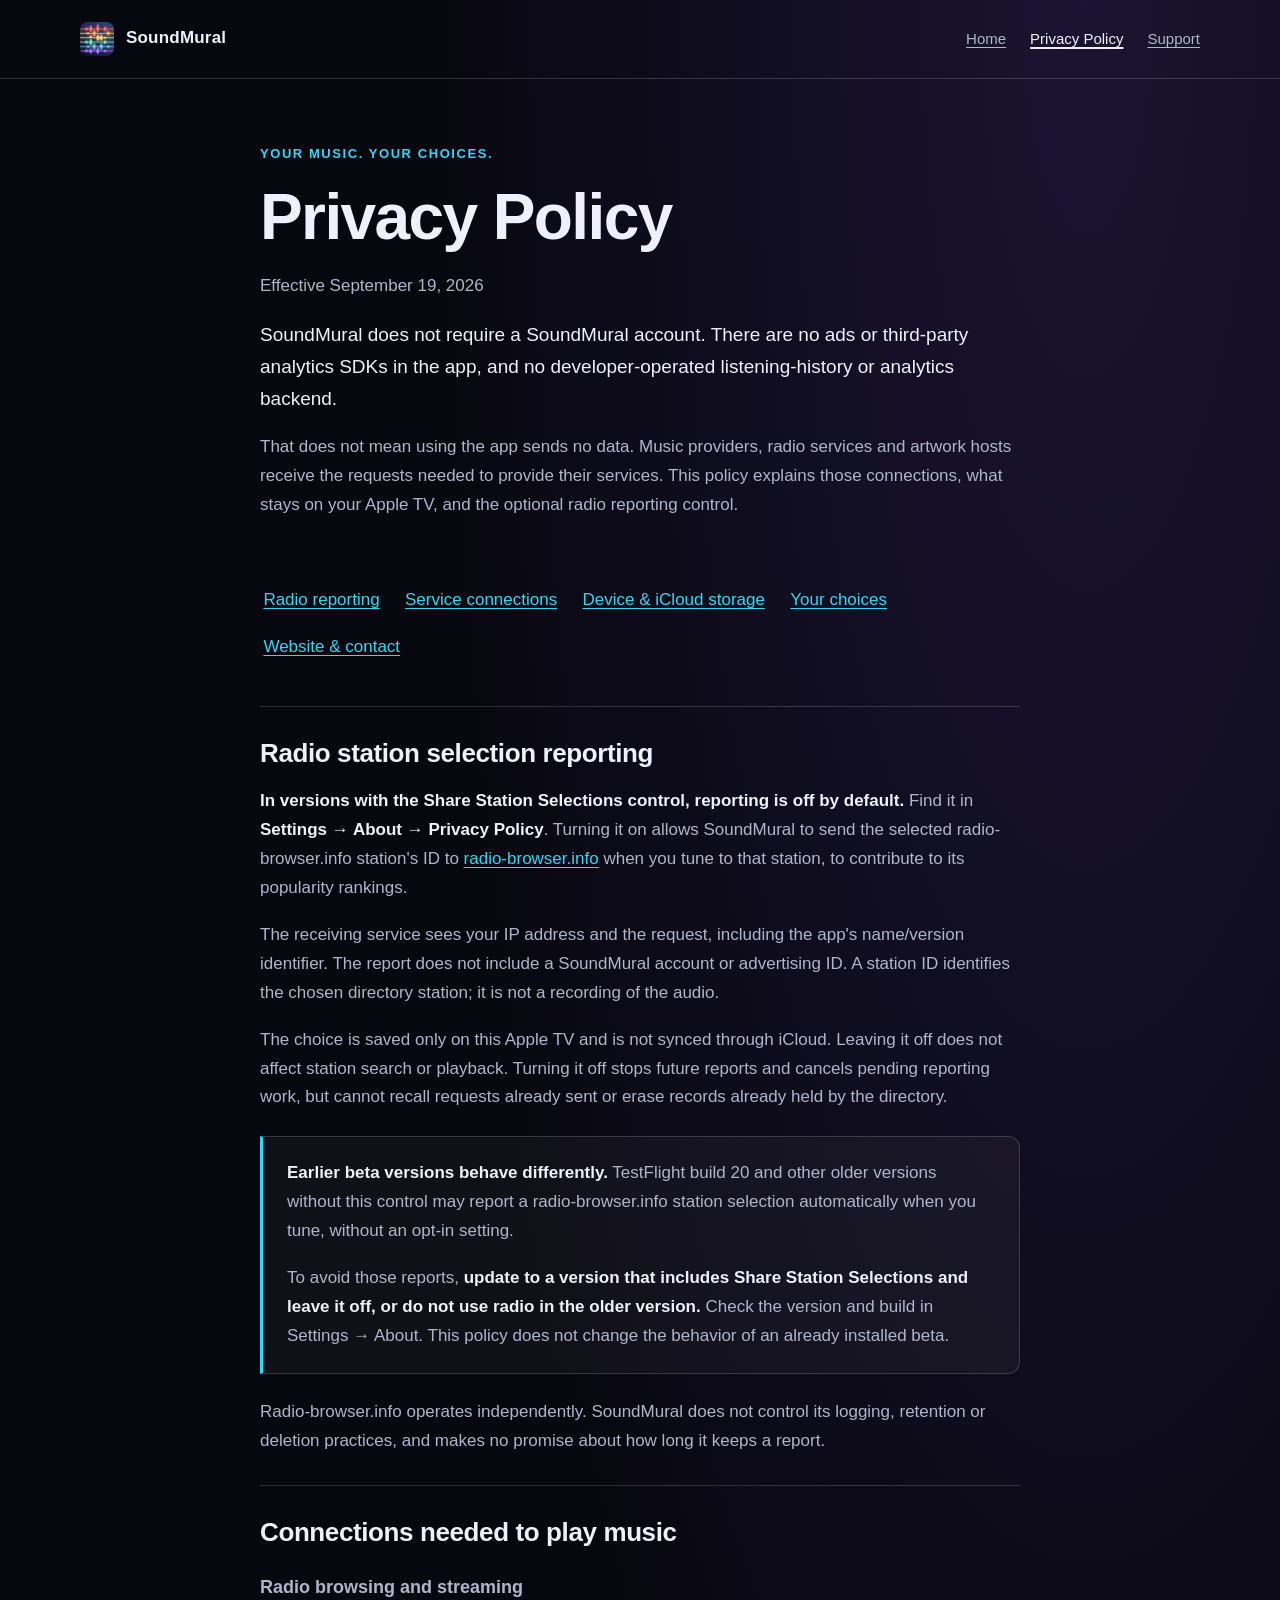
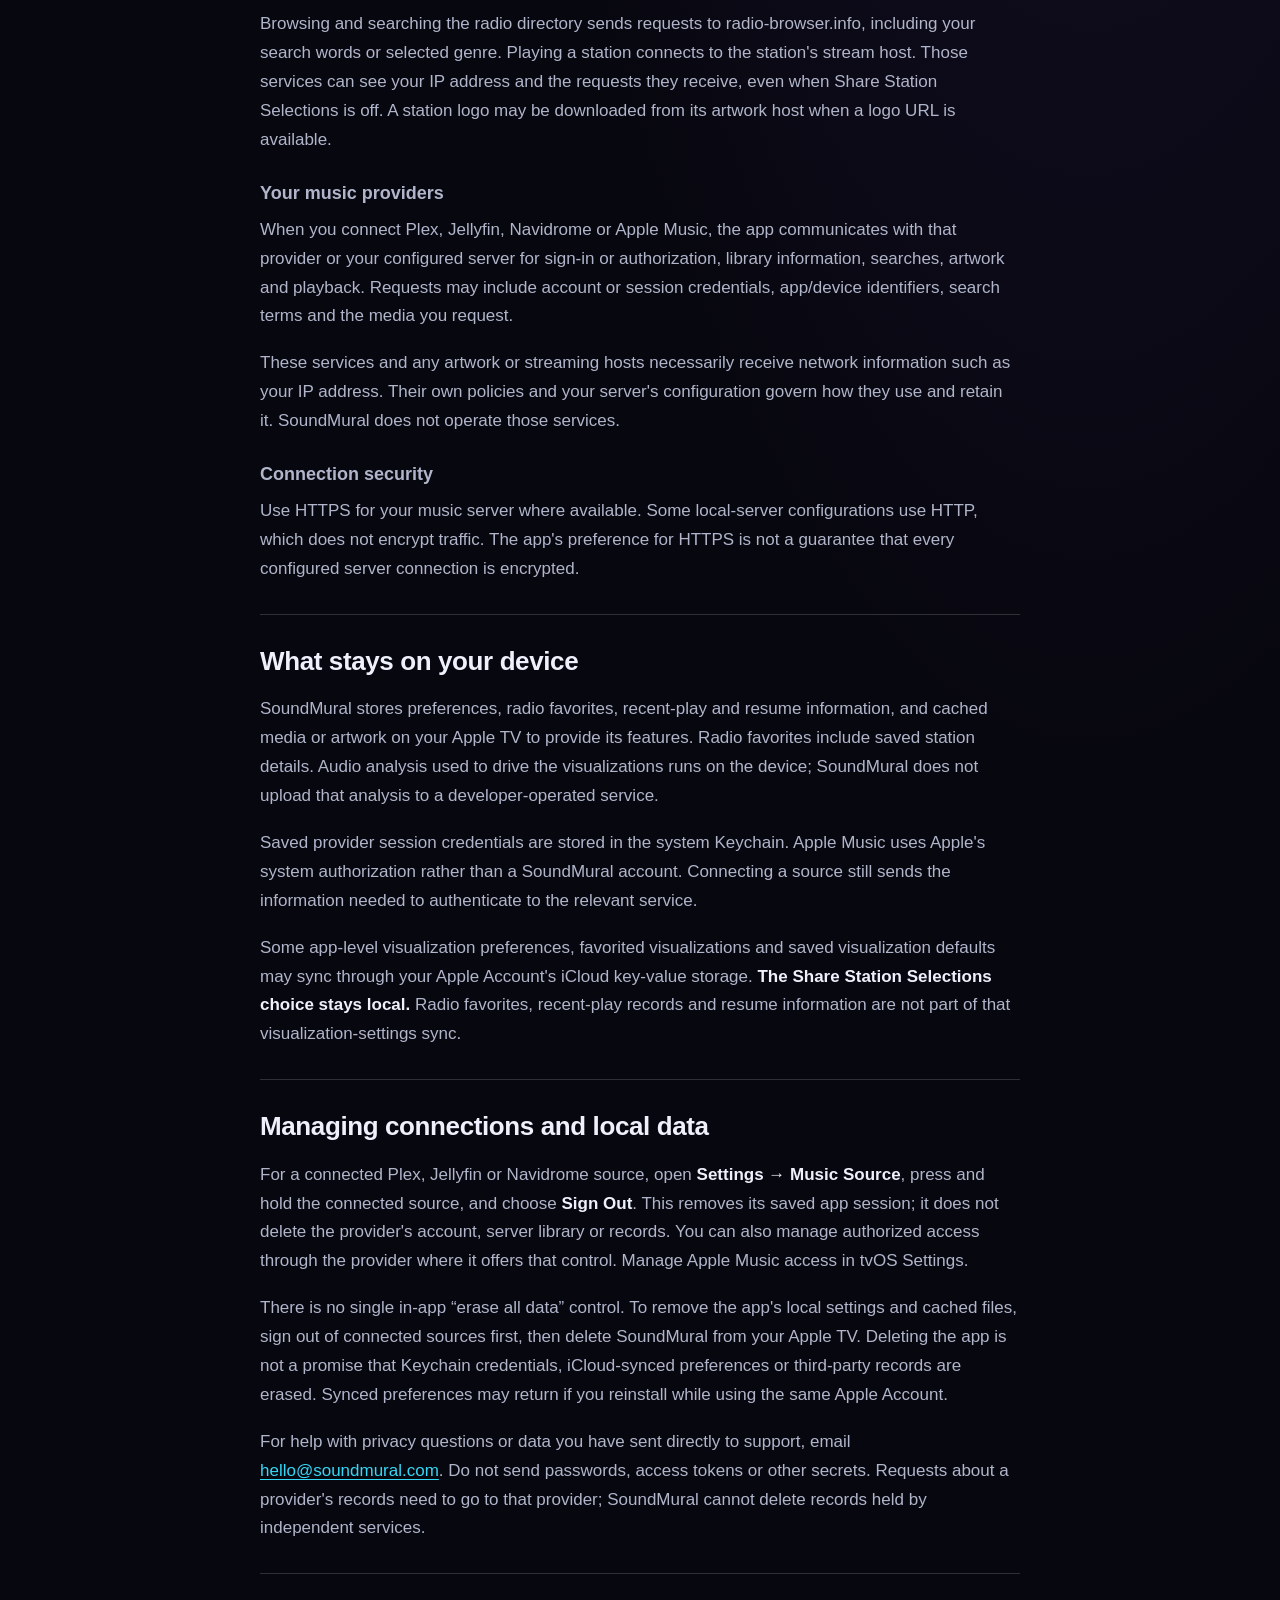
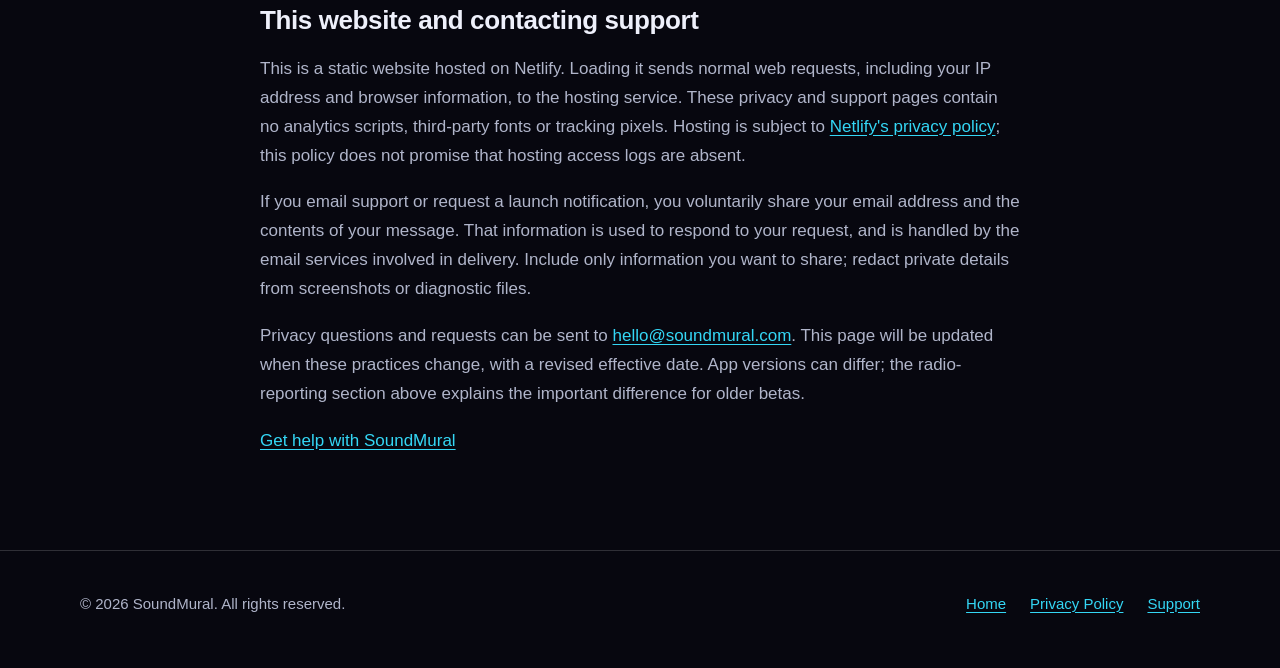
==== privacy/index.html @ d6661103 "feat: add public privacy and support pages" ====
<!DOCTYPE html>
<html lang="en">
<head>
  <meta charset="UTF-8" />
  <meta name="viewport" content="width=device-width, initial-scale=1.0" />
  <meta name="description" content="How SoundMural handles local settings, music-service connections and optional radio station selection reports, including earlier TestFlight versions." />
  <meta name="theme-color" content="#07070f" />
  <link rel="canonical" href="https://soundmural.com/privacy/" />
  <link rel="icon" href="/logo.png" type="image/png" />
  <link rel="stylesheet" href="/information.css" />
  <title>Privacy Policy — SoundMural</title>
</head>
<body>
  <a class="skip-link" href="#main">Skip to content</a>
  <header class="site-header">
    <div class="wrap header-inner">
      <a class="brand" href="/"><img src="/logo.png" width="34" height="34" alt="" />SoundMural</a>
      <nav class="site-nav" aria-label="Main navigation">
        <a href="/">Home</a>
        <a href="/privacy/" aria-current="page">Privacy Policy</a>
        <a href="/support/">Support</a>
      </nav>
    </div>
  </header>
  <div class="wrap">
    <main id="main" tabindex="-1">
      <div class="page-intro">
        <p class="eyebrow">Your music. Your choices.</p>
        <h1>Privacy Policy</h1>
        <p class="updated">Effective September 19, 2026</p>
        <p class="lead">SoundMural does not require a SoundMural account. There are no ads or third-party analytics SDKs in the app, and no developer-operated listening-history or analytics backend.</p>
        <p class="section-body">That does not mean using the app sends no data. Music providers, radio services and artwork hosts receive the requests needed to provide their services. This policy explains those connections, what stays on your Apple TV, and the optional radio reporting control.</p>
      </div>
      <nav class="contents" aria-label="On this page">
        <ul>
          <li><a href="#radio-reporting">Radio reporting</a></li>
          <li><a href="#connections">Service connections</a></li>
          <li><a href="#storage">Device &amp; iCloud storage</a></li>
          <li><a href="#choices">Your choices</a></li>
          <li><a href="#contact">Website &amp; contact</a></li>
        </ul>
      </nav>
      <section id="radio-reporting" aria-labelledby="radio-heading">
        <h2 id="radio-heading">Radio station selection reporting</h2>
        <div class="section-body">
          <p><strong>In versions with the Share Station Selections control, reporting is off by default.</strong> Find it in <strong>Settings → About → Privacy Policy</strong>. Turning it on allows SoundMural to send the selected radio-browser.info station's ID to <a href="https://www.radio-browser.info/">radio-browser.info</a> when you tune to that station, to contribute to its popularity rankings.</p>
          <p>The receiving service sees your IP address and the request, including the app's name/version identifier. The report does not include a SoundMural account or advertising ID. A station ID identifies the chosen directory station; it is not a recording of the audio.</p>
          <p>The choice is saved only on this Apple TV and is not synced through iCloud. Leaving it off does not affect station search or playback. Turning it off stops future reports and cancels pending reporting work, but cannot recall requests already sent or erase records already held by the directory.</p>
          <div class="notice">
            <p><strong>Earlier beta versions behave differently.</strong> TestFlight build 20 and other older versions without this control may report a radio-browser.info station selection automatically when you tune, without an opt-in setting.</p>
            <p>To avoid those reports, <strong>update to a version that includes Share Station Selections and leave it off, or do not use radio in the older version.</strong> Check the version and build in Settings → About. This policy does not change the behavior of an already installed beta.</p>
          </div>
          <p>Radio-browser.info operates independently. SoundMural does not control its logging, retention or deletion practices, and makes no promise about how long it keeps a report.</p>
        </div>
      </section>
      <section id="connections" aria-labelledby="connections-heading">
        <h2 id="connections-heading">Connections needed to play music</h2>
        <div class="section-body">
          <h3>Radio browsing and streaming</h3>
          <p>Browsing and searching the radio directory sends requests to radio-browser.info, including your search words or selected genre. Playing a station connects to the station's stream host. Those services can see your IP address and the requests they receive, even when Share Station Selections is off. A station logo may be downloaded from its artwork host when a logo URL is available.</p>
          <h3>Your music providers</h3>
          <p>When you connect Plex, Jellyfin, Navidrome or Apple Music, the app communicates with that provider or your configured server for sign-in or authorization, library information, searches, artwork and playback. Requests may include account or session credentials, app/device identifiers, search terms and the media you request.</p>
          <p>These services and any artwork or streaming hosts necessarily receive network information such as your IP address. Their own policies and your server's configuration govern how they use and retain it. SoundMural does not operate those services.</p>
          <h3>Connection security</h3>
          <p>Use HTTPS for your music server where available. Some local-server configurations use HTTP, which does not encrypt traffic. The app's preference for HTTPS is not a guarantee that every configured server connection is encrypted.</p>
        </div>
      </section>
      <section id="storage" aria-labelledby="storage-heading">
        <h2 id="storage-heading">What stays on your device</h2>
        <div class="section-body">
          <p>SoundMural stores preferences, radio favorites, recent-play and resume information, and cached media or artwork on your Apple TV to provide its features. Radio favorites include saved station details. Audio analysis used to drive the visualizations runs on the device; SoundMural does not upload that analysis to a developer-operated service.</p>
          <p>Saved provider session credentials are stored in the system Keychain. Apple Music uses Apple's system authorization rather than a SoundMural account. Connecting a source still sends the information needed to authenticate to the relevant service.</p>
          <p>Some app-level visualization preferences, favorited visualizations and saved visualization defaults may sync through your Apple Account's iCloud key-value storage. <strong>The Share Station Selections choice stays local.</strong> Radio favorites, recent-play records and resume information are not part of that visualization-settings sync.</p>
        </div>
      </section>
      <section id="choices" aria-labelledby="choices-heading">
        <h2 id="choices-heading">Managing connections and local data</h2>
        <div class="section-body">
          <p>For a connected Plex, Jellyfin or Navidrome source, open <strong>Settings → Music Source</strong>, press and hold the connected source, and choose <strong>Sign Out</strong>. This removes its saved app session; it does not delete the provider's account, server library or records. You can also manage authorized access through the provider where it offers that control. Manage Apple Music access in tvOS Settings.</p>
          <p>There is no single in-app “erase all data” control. To remove the app's local settings and cached files, sign out of connected sources first, then delete SoundMural from your Apple TV. Deleting the app is not a promise that Keychain credentials, iCloud-synced preferences or third-party records are erased. Synced preferences may return if you reinstall while using the same Apple Account.</p>
          <p>For help with privacy questions or data you have sent directly to support, email <a href="mailto:hello@soundmural.com">hello@soundmural.com</a>. Do not send passwords, access tokens or other secrets. Requests about a provider's records need to go to that provider; SoundMural cannot delete records held by independent services.</p>
        </div>
      </section>
      <section id="contact" aria-labelledby="contact-heading">
        <h2 id="contact-heading">This website and contacting support</h2>
        <div class="section-body">
          <p>This is a static website hosted on Netlify. Loading it sends normal web requests, including your IP address and browser information, to the hosting service. These privacy and support pages contain no analytics scripts, third-party fonts or tracking pixels. Hosting is subject to <a href="https://www.netlify.com/privacy/">Netlify's privacy policy</a>; this policy does not promise that hosting access logs are absent.</p>
          <p>If you email support or request a launch notification, you voluntarily share your email address and the contents of your message. That information is used to respond to your request, and is handled by the email services involved in delivery. Include only information you want to share; redact private details from screenshots or diagnostic files.</p>
          <p>Privacy questions and requests can be sent to <a href="mailto:hello@soundmural.com">hello@soundmural.com</a>. This page will be updated when these practices change, with a revised effective date. App versions can differ; the radio-reporting section above explains the important difference for older betas.</p>
          <p><a href="/support/">Get help with SoundMural</a></p>
        </div>
      </section>
    </main>
  </div>
  <footer class="site-footer">
    <div class="wrap footer-inner">
      <p>© 2026 SoundMural. All rights reserved.</p>
      <nav class="footer-nav" aria-label="Footer navigation">
        <a href="/">Home</a>
        <a href="/privacy/" aria-current="page">Privacy Policy</a>
        <a href="/support/">Support</a>
      </nav>
    </div>
  </footer>
</body>
</html>
---- information.css ----
:root {
  color-scheme: dark;
  --bg: #07070f;
  --surface: rgba(255, 255, 255, .04);
  --line: rgba(255, 255, 255, .16);
  --text: #eef0fb;
  --muted: #b0b5ca;
  --cyan: #34d7f5;
  --violet: #8b5cf6;
  --lime: #a3e635;
}

* { box-sizing: border-box; }
html { scroll-padding-top: 24px; }
body {
  margin: 0;
  background: radial-gradient(ellipse at 85% 0, rgba(139, 92, 246, .15), transparent 42rem), var(--bg);
  color: var(--text);
  font-family: -apple-system, BlinkMacSystemFont, "Segoe UI", Helvetica, Arial, sans-serif;
  font-size: 1.0625rem;
  line-height: 1.7;
  -webkit-font-smoothing: antialiased;
}
a { color: var(--cyan); text-underline-offset: .2em; }
a:hover { color: var(--text); }
a:focus-visible, [tabindex="-1"]:focus-visible {
  outline: 3px solid var(--lime);
  outline-offset: 5px;
  border-radius: 3px;
}
.wrap { width: min(100% - 48px, 1120px); margin-inline: auto; }
.skip-link {
  position: absolute;
  top: 12px;
  left: 24px;
  z-index: 10;
  padding: 12px 18px;
  background: var(--bg);
  transform: translateY(-200%);
}
.skip-link:focus { transform: none; }
.site-header { border-bottom: 1px solid var(--line); }
.header-inner {
  display: flex;
  flex-wrap: wrap;
  align-items: center;
  justify-content: space-between;
  gap: 12px 28px;
  padding-block: 18px;
}
.brand {
  display: inline-flex;
  align-items: center;
  gap: 12px;
  color: var(--text);
  text-decoration: none;
  font-weight: 700;
  letter-spacing: .2px;
}
.brand img { width: 34px; height: 34px; border-radius: 8px; }
.site-nav, .footer-nav { display: flex; flex-wrap: wrap; gap: 8px 24px; }
.site-nav a, .footer-nav a { padding-block: 8px; }
.site-nav a { color: var(--muted); font-size: .9375rem; }
.site-nav a[aria-current="page"] { color: var(--text); text-decoration-thickness: 2px; }
main { max-width: 760px; margin: 0 auto; padding: 64px 0 40px; }
.eyebrow { color: var(--cyan); font-size: .8125rem; font-weight: 700; letter-spacing: .12em; text-transform: uppercase; }
h1 { font-size: clamp(2.5rem, 8vw, 4rem); line-height: 1.08; letter-spacing: -.025em; margin: 14px 0 20px; }
h2 { font-size: 1.625rem; line-height: 1.25; letter-spacing: -.015em; margin: 0 0 18px; }
h3 { font-size: 1.125rem; line-height: 1.4; margin: 26px 0 10px; }
p { margin: 0 0 18px; }
.lead { font-size: 1.1875rem; }
.updated, .section-body { color: var(--muted); }
strong { color: var(--text); }
section { padding-block: 30px; border-top: 1px solid var(--line); }
.page-intro { padding-bottom: 20px; }
.notice { background: var(--surface); border: 1px solid var(--line); border-left: 3px solid var(--cyan); border-radius: 0 12px 12px 0; padding: 22px 24px; margin: 24px 0; }
.notice p:last-child, .section-body > :last-child { margin-bottom: 0; }
.contents { margin: 28px 0 34px; }
.contents ul { display: flex; flex-wrap: wrap; gap: 8px 22px; list-style: none; padding: 0; }
ul, ol { padding-left: 1.5em; margin: 0 0 18px; }
li { padding-left: .2em; margin-bottom: 10px; }
.contact-link { display: inline-block; font-size: clamp(1.125rem, 5vw, 1.5rem); font-weight: 650; margin-bottom: 18px; overflow-wrap: anywhere; }
.site-footer { border-top: 1px solid var(--line); margin-top: 24px; padding-block: 32px 44px; font-size: .9375rem; color: var(--muted); }
.footer-inner { display: flex; flex-wrap: wrap; justify-content: space-between; align-items: center; gap: 12px 28px; }
.footer-inner p { margin: 0; }
@media (max-width: 520px) {
  .wrap { width: min(100% - 32px, 1120px); }
  main { padding-top: 40px; }
  .site-nav, .footer-nav { gap: 8px 18px; }
  .notice { padding: 18px; }
}
@media print {
  :root { color-scheme: light; --text: #111; --muted: #333; --cyan: #111; --line: #aaa; }
  body { background: white; color: #111; font-size: 11pt; }
  .skip-link, .site-nav, .contents { display: none; }
  main { max-width: none; padding-top: 24px; }
  section { break-inside: avoid; }
}
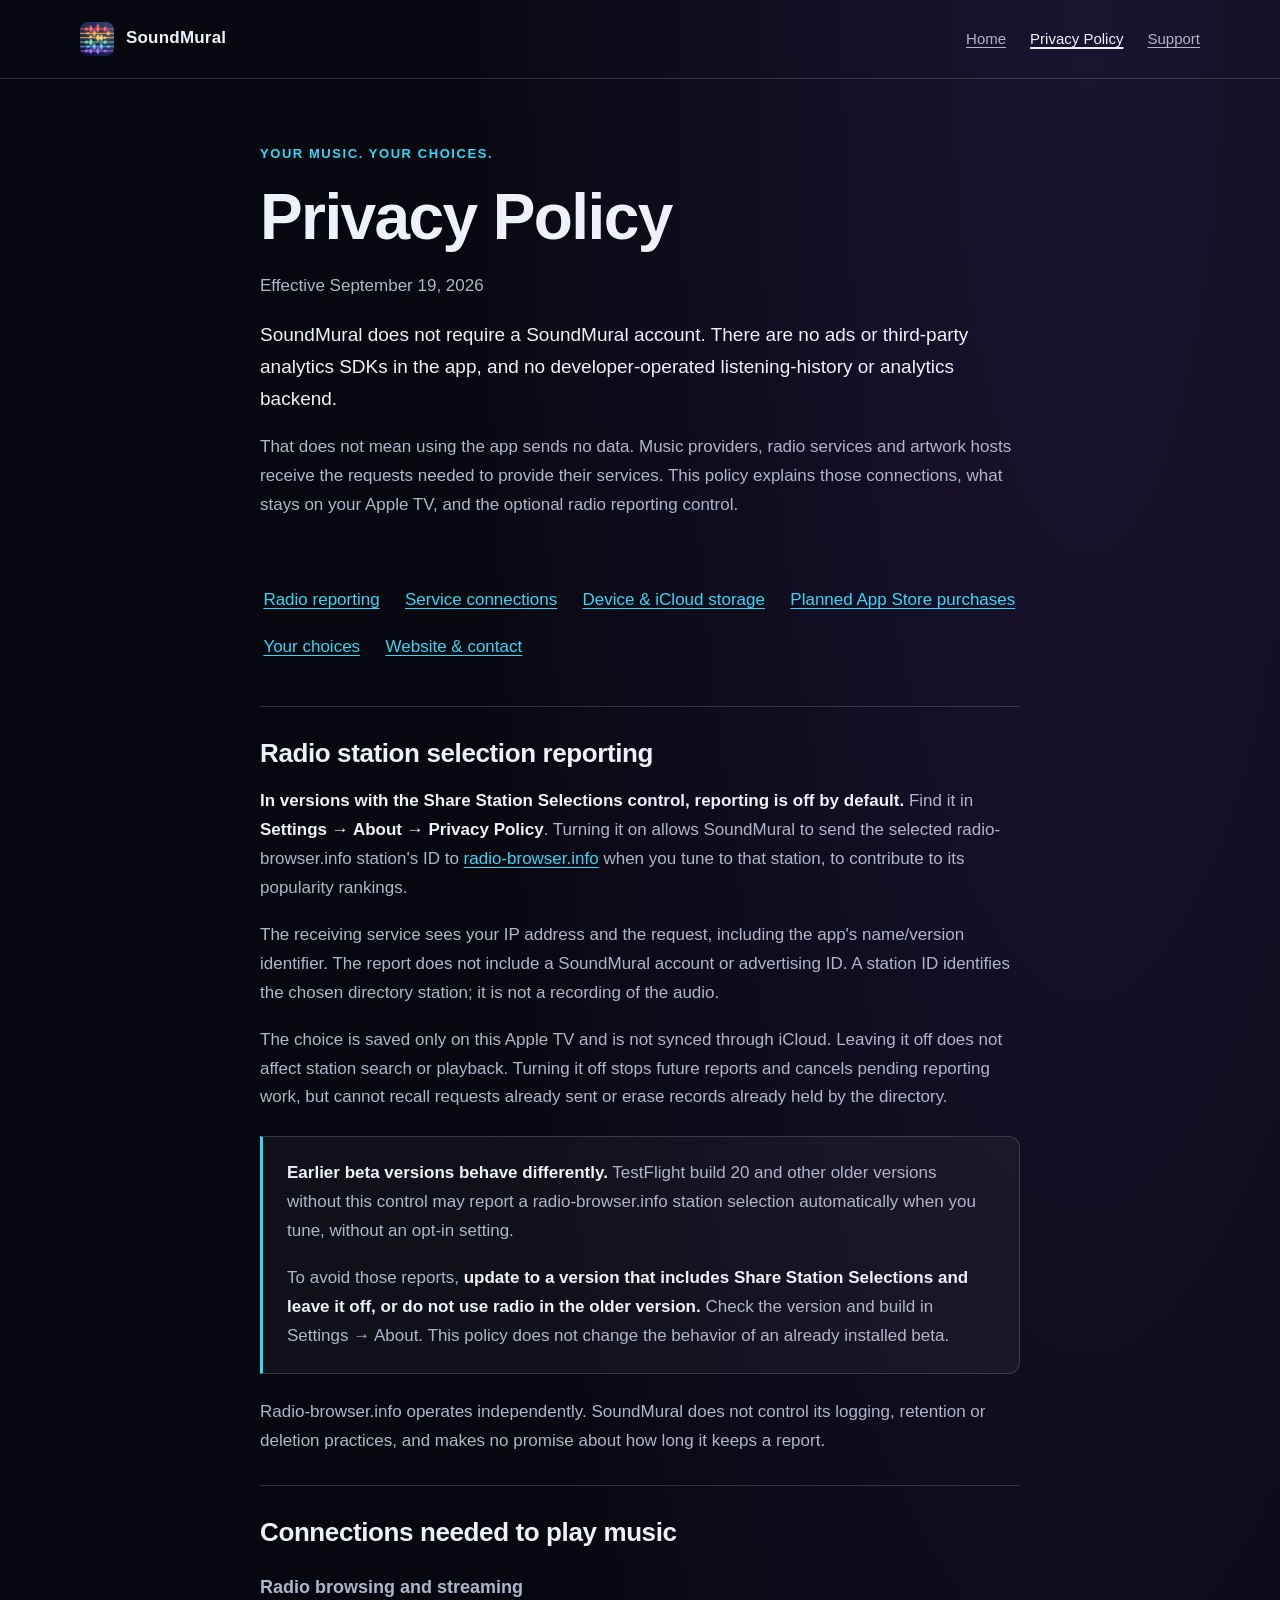
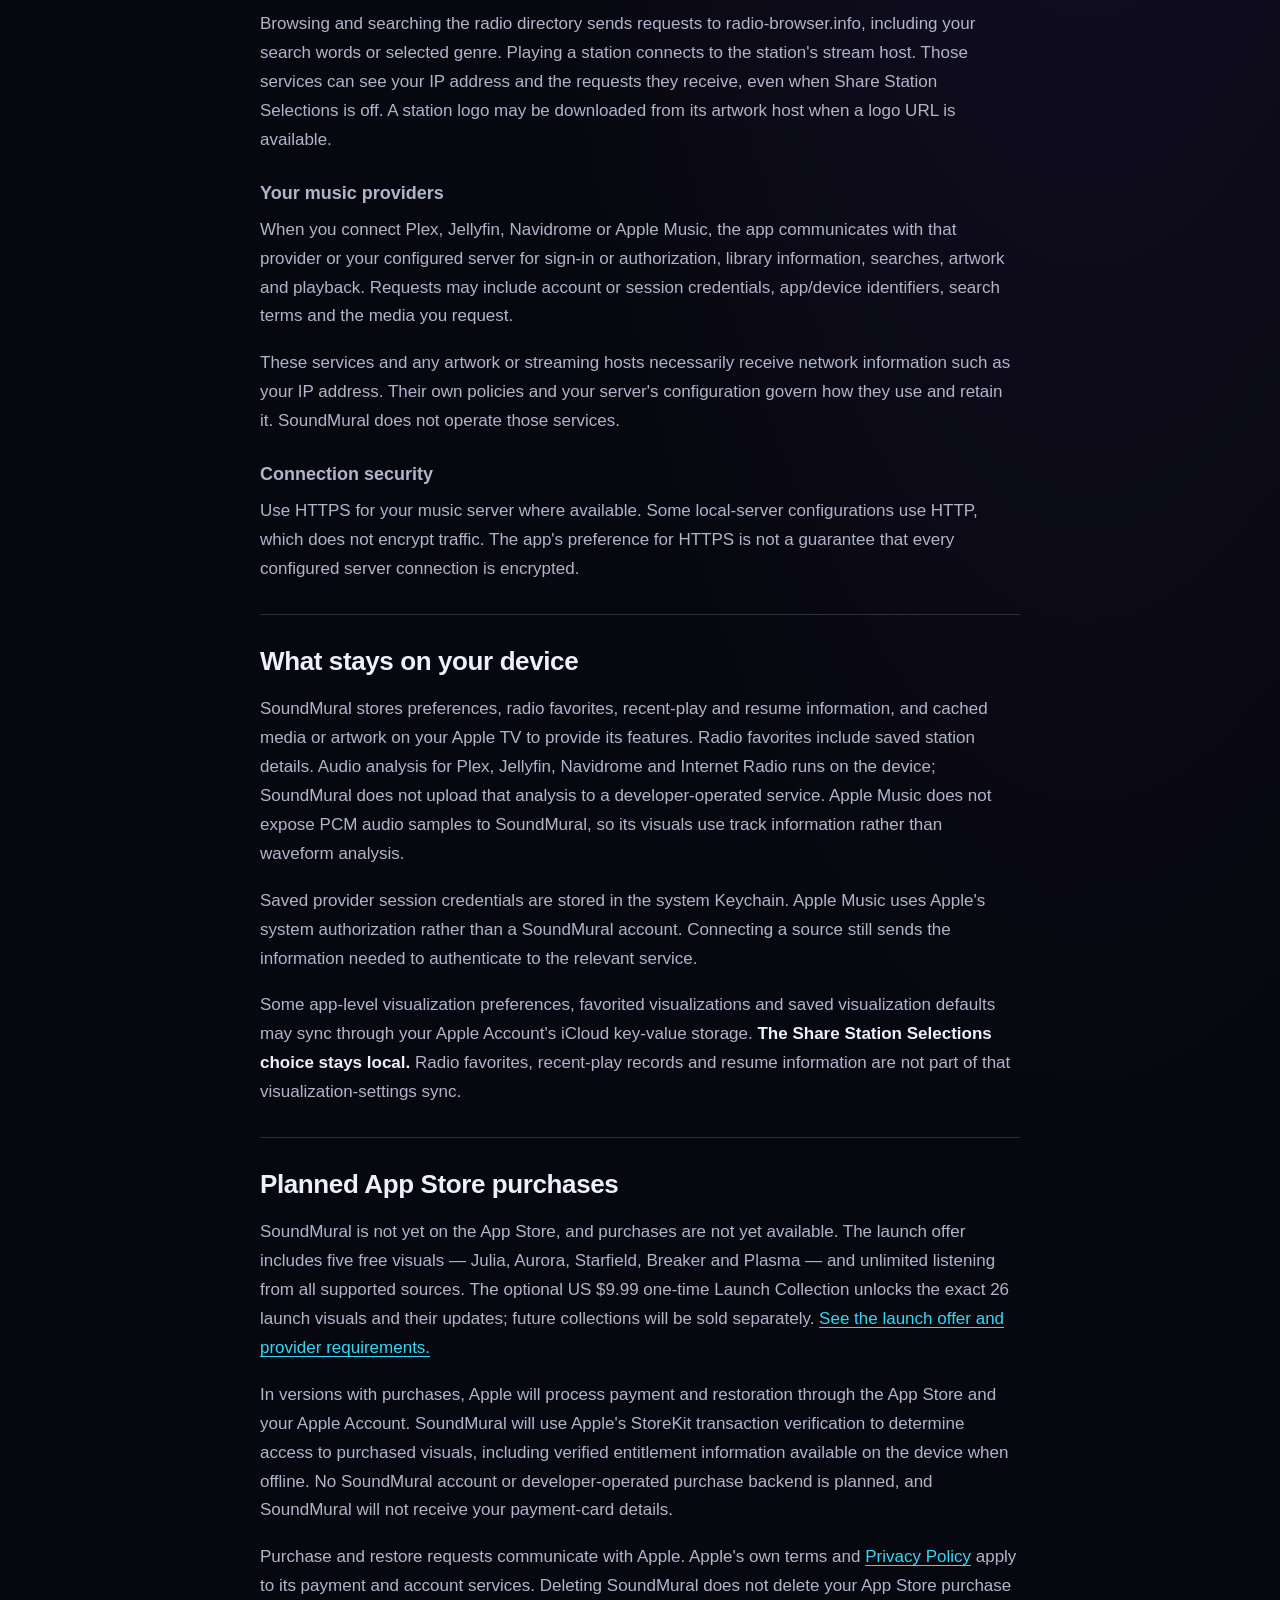
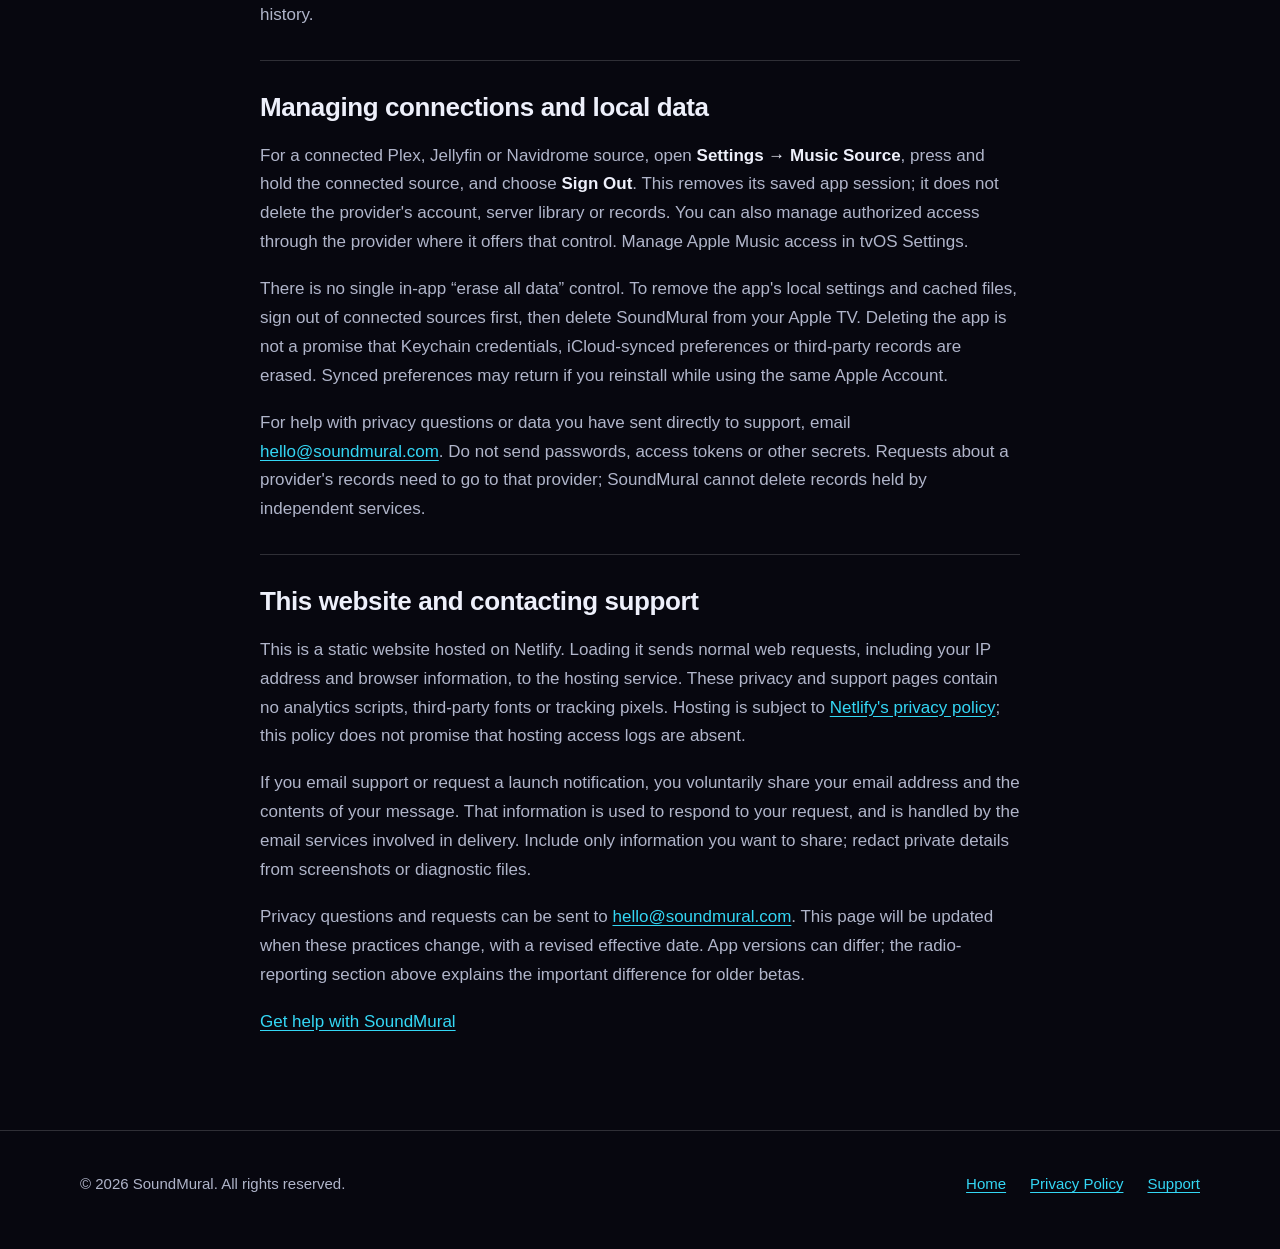
==== commit 9ec14b85: "docs: align website with the Launch Collection offer" ====
--- a/privacy/index.html
+++ b/privacy/index.html
@@ -36,6 +36,7 @@
           <li><a href="#radio-reporting">Radio reporting</a></li>
           <li><a href="#connections">Service connections</a></li>
           <li><a href="#storage">Device &amp; iCloud storage</a></li>
+          <li><a href="#purchases">Planned App Store purchases</a></li>
           <li><a href="#choices">Your choices</a></li>
           <li><a href="#contact">Website &amp; contact</a></li>
         </ul>
@@ -68,9 +69,17 @@
       <section id="storage" aria-labelledby="storage-heading">
         <h2 id="storage-heading">What stays on your device</h2>
         <div class="section-body">
-          <p>SoundMural stores preferences, radio favorites, recent-play and resume information, and cached media or artwork on your Apple TV to provide its features. Radio favorites include saved station details. Audio analysis used to drive the visualizations runs on the device; SoundMural does not upload that analysis to a developer-operated service.</p>
+          <p>SoundMural stores preferences, radio favorites, recent-play and resume information, and cached media or artwork on your Apple TV to provide its features. Radio favorites include saved station details. Audio analysis for Plex, Jellyfin, Navidrome and Internet Radio runs on the device; SoundMural does not upload that analysis to a developer-operated service. Apple Music does not expose PCM audio samples to SoundMural, so its visuals use track information rather than waveform analysis.</p>
           <p>Saved provider session credentials are stored in the system Keychain. Apple Music uses Apple's system authorization rather than a SoundMural account. Connecting a source still sends the information needed to authenticate to the relevant service.</p>
           <p>Some app-level visualization preferences, favorited visualizations and saved visualization defaults may sync through your Apple Account's iCloud key-value storage. <strong>The Share Station Selections choice stays local.</strong> Radio favorites, recent-play records and resume information are not part of that visualization-settings sync.</p>
+        </div>
+      </section>
+      <section id="purchases" aria-labelledby="purchases-heading">
+        <h2 id="purchases-heading">Planned App Store purchases</h2>
+        <div class="section-body">
+          <p>SoundMural is not yet on the App Store, and purchases are not yet available. The launch offer includes five free visuals — Julia, Aurora, Starfield, Breaker and Plasma — and unlimited listening from all supported sources. The optional US $9.99 one-time Launch Collection unlocks the exact 26 launch visuals and their updates; future collections will be sold separately. <a href="/#pricing">See the launch offer and provider requirements.</a></p>
+          <p>In versions with purchases, Apple will process payment and restoration through the App Store and your Apple Account. SoundMural will use Apple's StoreKit transaction verification to determine access to purchased visuals, including verified entitlement information available on the device when offline. No SoundMural account or developer-operated purchase backend is planned, and SoundMural will not receive your payment-card details.</p>
+          <p>Purchase and restore requests communicate with Apple. Apple's own terms and <a href="https://www.apple.com/legal/privacy/">Privacy Policy</a> apply to its payment and account services. Deleting SoundMural does not delete your App Store purchase history.</p>
         </div>
       </section>
       <section id="choices" aria-labelledby="choices-heading">
